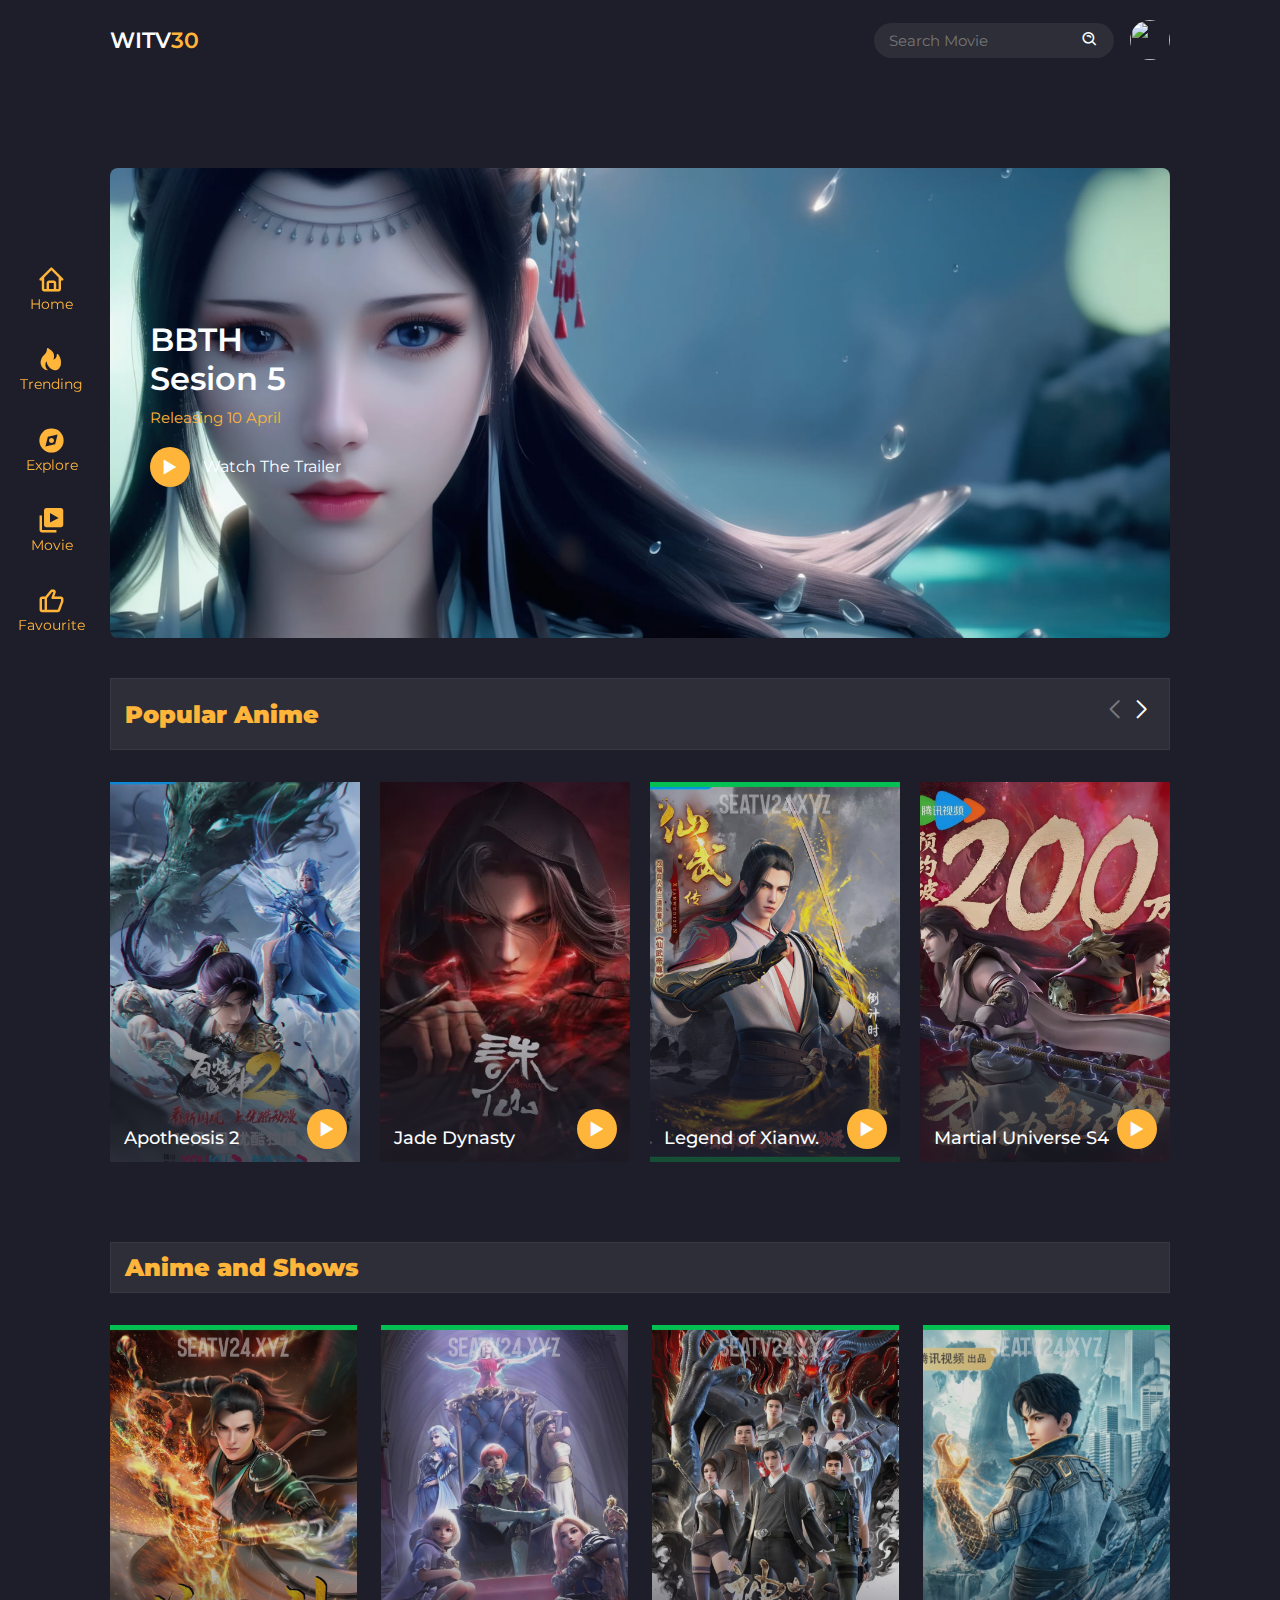
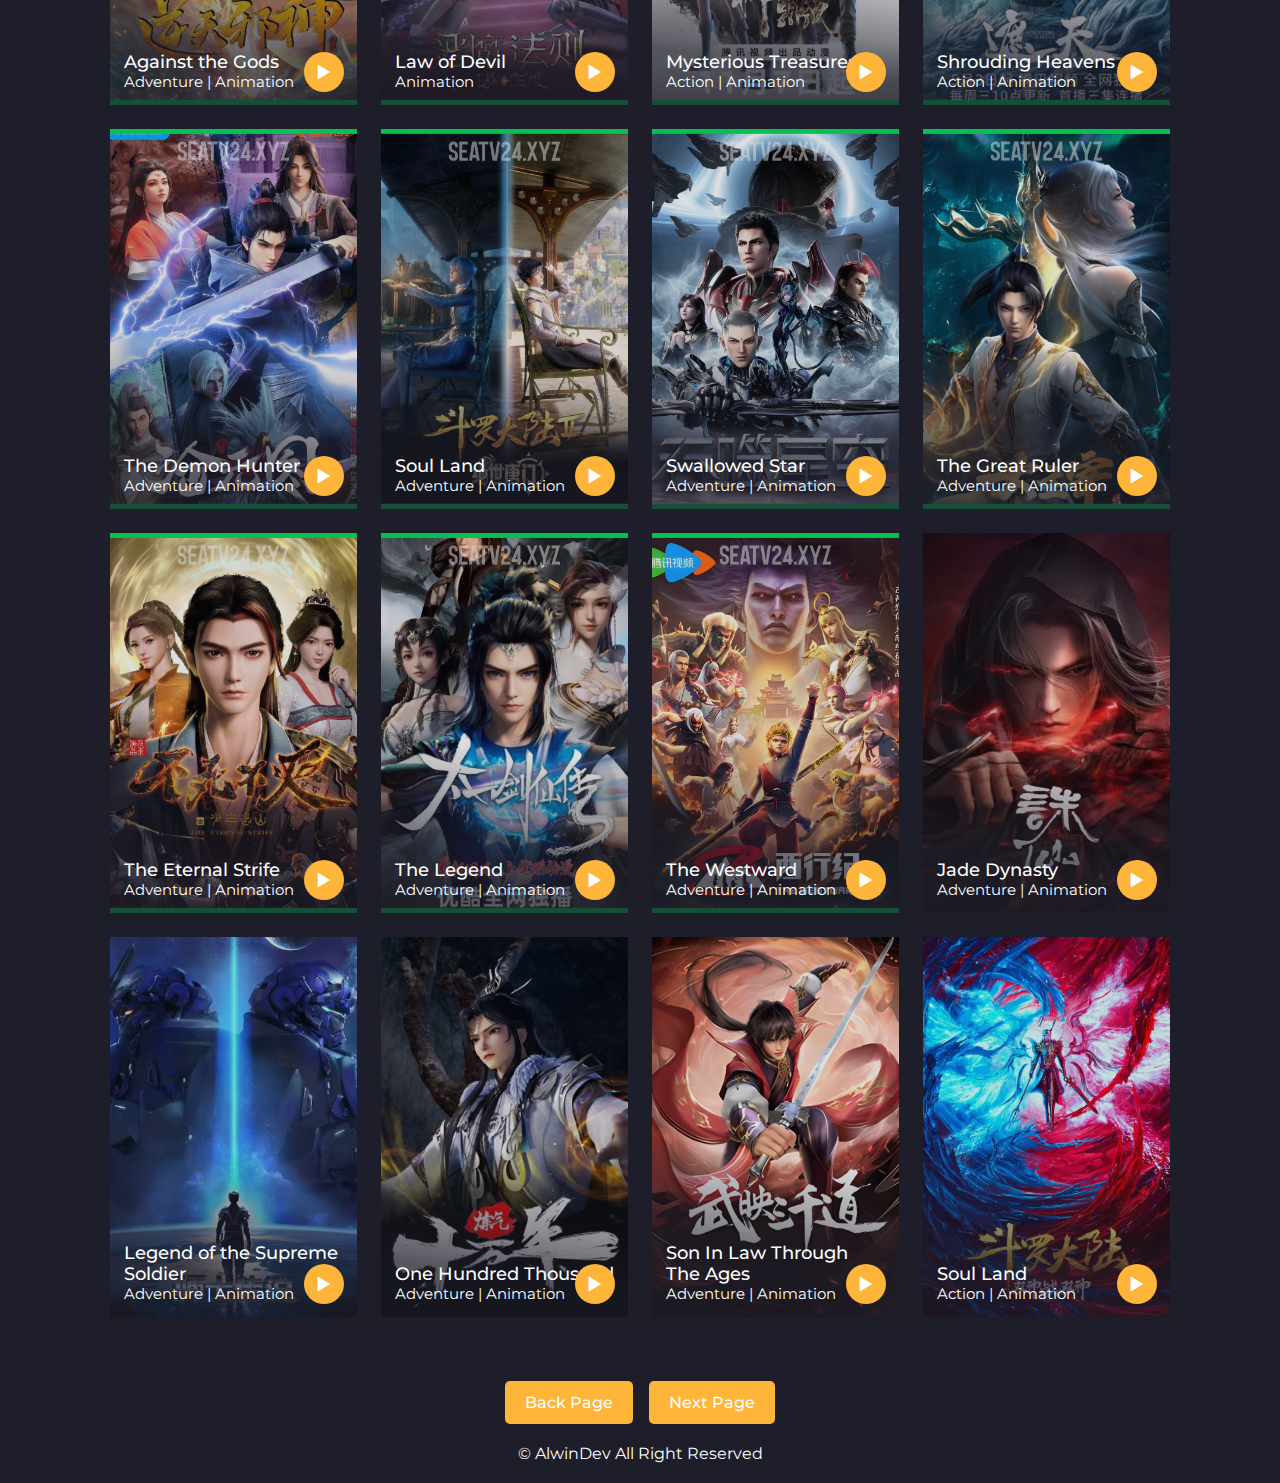
==== pages/pages-2.html @ a7ec6354 "donghua cina" ====
<!DOCTYPE html>
<html lang="en">
<head>
    <meta charset="UTF-8">
    <meta name="viewport" content="width=device-width, initial-scale=1.0">
    <title>Movie</title>
    <!-- link css -->
    <link rel="stylesheet" href="../css/style.css">
    <!-- link untuk swiper css -->
    <link rel="stylesheet" href="../css/swiper-bundle.min.css">



    <!-- link FA icons -->
    <link rel="shortcut icon" href="../img/fav-icon.png" type="image/x-icon">
    <!-- link boxicons -->
    <link href='https://unpkg.com/boxicons@2.1.4/css/boxicons.min.css' rel='stylesheet'>
</head>
<body>
    <!-- header -->
    <header>
        <!-- navbar -->
        <div class="nav container">
            <!-- logo -->
            <a href="../index.html" class="logo">
                WITV<span>30</span>
            </a>
            <!-- Search Box -->
            <div class="search-box">
                <input type="search" name="" id="search" placeholder="Search Movie" search-box2>
                <i class='bx bx-search-alt'></i>
            </div>
            <!-- User  -->
            <a href="#" class="user">
                <img src="../img/user-1.jpg" alt="" class="user-img">
            </a>

            <!-- todo NavBar -->
            <div class="navBar">
                <a href="../index.html" class="nav-link nav-active" >
                    <i class='bx bx-home'></i>
                    <span class="nav-link-title">Home</span>
                </a>
                <a href="../index.html#popular" class="nav-link">
                    <i class='bx bxs-hot'></i>
                    <span class="nav-link-title">Trending</span>
                </a>
                <a href="../index.html#movies" class="nav-link">
                    <i class='bx bxs-compass' ></i>
                    <span class="nav-link-title">Explore</span>
                </a>
                <a href="../movie/movie.html" class="nav-link">
                    <i class='bx bxs-videos'></i>
                    <span class="nav-link-title">Movie</span>
                </a>
                <a href="../favourite/like.html" class="nav-link">
                    <i class='bx bx-like' ></i>
                    <span class="nav-link-title">Favourite</span>
                </a>
            </div>
        </div>
    </header>

    <!-- Home  -->
    <section class="home container" id="home">
        <img src="../images/img/bg/yuyun.jpeg" alt="" class="home-img">
        <div class="home-text">
            <h1 class="home-title">BBTH<br>Sesion 5</h1>
            <p>Releasing 10 April</p>
            <a href="../favourite/pages/xiaoyan.html" class="watch-btn">
                <i class='bx bx-play' ></i>
                <span>Watch The Trailer</span>
            </a>
        </div>
    </section>

    <!--todo Popular Section Start-->
        <section class="popular container" id="popular">

            <div class="heading">
                <h2 class="heading-title">Popular Anime</h2>
                <!-- Swipper -->
                <div class="swiper-btn">
                  <div class="swiper-button-prev"></div>
                  <div class="swiper-button-next"></div>
                  <!-- <div class="swiper-pagination"></div> -->
                </div>
            </div>


            <div class="popular-content swiper">
                <div class="swiper-wrapper">
                    <!-- untuk MOVIES BOX 1 -->
                    <div class="swiper-slide">
                        <div class="movie-box" data-name="spider">
                            <img src="../images/img/Popular/Apotheosis-S2.webp" alt="" class="movie-box-img">
                            <div class="box-text">
                                <h2 class="movie-title">Apotheosis 2</h2>
                                <span class="movie-type"></span>
                                <a href="favourite/pages/apoteosis.html" class="watch-btn play-btn">
                                    <i class='bx bx-play'></i>
                                    
                                </a>
                            </div>
                        </div>
                    </div>
                    <div class="swiper-slide">
                        <div class="movie-box" data-name="spider">
                            <img src="../images/img/Popular/Jade Dynasty.webp" alt="" class="movie-box-img">
                            <div class="box-text">
                                <h2 class="movie-title">Jade Dynasty</h2>
                                <span class="movie-type"></span>
                                <a href="#" class="watch-btn play-btn">
                                    <i class='bx bx-play'></i>
                                    
                                </a>
                            </div>
                        </div>
                    </div>
                    <div class="swiper-slide">
                        <div class="movie-box">
                            <img src="../images/img/Popular/Legend of Xianw.webp" alt="" class="movie-box-img">
                            <div class="box-text">
                                <h2 class="movie-title">Legend of Xianw.</h2>
                                <span class="movie-type"></span>
                                <a href="#" class="watch-btn play-btn">
                                    <i class='bx bx-play'></i>
                                    
                                </a>
                            </div>
                        </div>
                    </div>
                    <div class="swiper-slide">
                        <div class="movie-box">
                            <img src="../images/img/Popular/Martial Universe S4.webp" alt="" class="movie-box-img">
                            <div class="box-text">
                                <h2 class="movie-title">Martial Universe S4</h2>
                                <span class="movie-type"></span>
                                <a href="#" class="watch-btn play-btn">
                                    <i class='bx bx-play'></i>
                                    
                                </a>
                            </div>
                        </div>
                    </div>
                    <div class="swiper-slide">
                        <div class="movie-box" >
                            <img src="../images/img/Popular/martial-god-asura.webp" alt="" class="movie-box-img">
                            <div class="box-text">
                                <h2 class="movie-title">Martial God Asura</h2>
                                <span class="movie-type"></span>
                                <a href="#" class="watch-btn play-btn">
                                    <i class='bx bx-play'></i>
                                    
                                </a>
                            </div>
                        </div>
                    </div>
                    <div class="swiper-slide">
                        <div class="movie-box" >
                            <img src="../images/img/Popular/Mortals-Journey-to-Immortality-2.webp" alt="" class="movie-box-img">
                            <div class="box-text">
                                <h2 class="movie-title">Mortals Journey to Immortality 2</h2>
                                <span class="movie-type"></span>
                                <a href="#" class="watch-btn play-btn">
                                    <i class='bx bx-play'></i>
                                    
                                </a>
                            </div>
                        </div>
                    </div>
                    <div class="swiper-slide">
                        <div class="movie-box" >
                            <img src="../images/img/Popular/Perfect World.webp" alt="" class="movie-box-img">
                            <div class="box-text">
                                <h2 class="movie-title">Perfect World</h2>
                                <span class="movie-type"></span>
                                <a href="#" class="watch-btn play-btn">
                                    <i class='bx bx-play'></i>
                                    
                                </a>
                            </div>
                        </div>
                    </div>
                    <div class="swiper-slide">
                        <div class="movie-box">
                            <img src="../images/img/Popular/Renegade Immortal.webp" alt="" class="movie-box-img">
                            <div class="box-text">
                                <h2 class="movie-title">Renegade Immortal</h2>
                                <span class="movie-type"></span>
                                <a href="#" class="watch-btn play-btn">
                                    <i class='bx bx-play'></i>
                                    
                                </a>
                            </div>
                        </div>
                    </div>
                    <div class="swiper-slide">
                        <div class="movie-box">
                            <img src="../images/img/Popular/xioyan.webp" alt="" class="movie-box-img">
                            <div class="box-text">
                                <h2 class="movie-title">BBTH S5</h2>
                                <span class="movie-type"></span>
                                <a href="favourite/pages/xiaoyan.html" class="watch-btn play-btn">
                                    <i class='bx bx-play'></i>
                                    
                                </a>
                            </div>
                        </div>
                    </div>
    

                  </div>
            </div>
            </div>
        </section>
    <!--todo Popupar Section Start -->

    <!--todo Movies Section Start -->
        <section class="movies container" id="movies">
            <div class="heading">
                <h2 class="heading-title">Anime and Shows</h2>
            </div>
            <!-- Movie Content -->
            <div class="movies-content">
                <!-- Movie Box 1 -->
                <div class="movie-box" data-name="jumanji">
                    <img src="../images/img/doghua/Against-the-Gods.webp" alt="" class="movie-box-img">
                    <div class="box-text">
                        <h2 class="movie-title">Against the Gods</h2>
                        <span class="movie-type">Adventure | Animation</span>
                        <a href="play-page.html" class="watch-btn play-btn">
                            <i class='bx bx-play' ></i>
                        </a>
                    </div>
                </div>
                <!-- Movie Box 2 -->
                <div class="movie-box">
                    <img src="../images/img/doghua/Law of Devil.webp" alt="" class="movie-box-img">
                    <div class="box-text">
                        <h2 class="movie-title">Law of Devil</h2>
                        <span class="movie-type">Animation</span>
                        <a href="" class="watch-btn play-btn">
                            <i class='bx bx-play'></i>
                        </a>
                    </div>
                </div>
                <!-- Movie Box 3 -->
                <div class="movie-box">
                    <img src="../images/img/doghua/Mysterious Treasures.webp" alt="" class="movie-box-img">
                    <div class="box-text">
                        <h2 class="movie-title">Mysterious Treasures</h2>
                        <span class="movie-type">Action | Animation</span>
                        <a href="#" class="watch-btn play-btn">
                            <i class='bx bx-play' ></i>
                        </a>
                    </div>
                </div>
                <!-- Movie Box 4 -->
                <div class="movie-box">
                    <img src="../images/img/doghua/Shrouding-Heavens.webp" alt="" class="movie-box-img">
                    <div class="box-text">
                        <h2 class="movie-title">Shrouding Heavens</h2>
                        <span class="movie-type">Action | Animation</span>
                        <a href="#" class="watch-btn play-btn">
                            <i class='bx bx-play' ></i>
                        </a>
                    </div>
                </div>
                <!-- Movie Box 5 -->
                <div class="movie-box">
                    <img src="../images/img/doghua/The-demon-hunter.webp" alt="" class="movie-box-img">
                    <div class="box-text">
                        <h2 class="movie-title">The Demon Hunter</h2>
                        <span class="movie-type">Adventure | Animation</span>
                        <a href="#" class="watch-btn play-btn">
                            <i class='bx bx-play' ></i>
                        </a>
                    </div>
                </div>
                <!-- Movie Box 6 -->
                <div class="movie-box">
                    <img src="../images/img/doghua/Soul-Land.webp" alt="" class="movie-box-img">
                    <div class="box-text">
                        <h2 class="movie-title">Soul Land</h2>
                        <span class="movie-type">Adventure | Animation</span>
                        <a href="#" class="watch-btn play-btn">
                            <i class='bx bx-play' ></i>
                        </a>
                    </div>
                </div>
                <!-- Movie Box 7 -->
                <div class="movie-box">
                    <img src="../images/img/doghua/Swallowed Star.webp" alt="" class="movie-box-img">
                    <div class="box-text">
                        <h2 class="movie-title">Swallowed Star</h2>
                        <span class="movie-type">Adventure | Animation</span>
                        <a href="#" class="watch-btn play-btn">
                            <i class='bx bx-play' ></i>
                        </a>
                    </div>
                </div>

                <!-- Movie Box 8 -->
                <div class="movie-box">
                    <img src="../images/img/doghua/The Great Ruler S1.webp" alt="" class="movie-box-img">
                    <div class="box-text">
                        <h2 class="movie-title">The Great Ruler</h2>
                        <span class="movie-type">Adventure | Animation</span>
                        <a href="../favourite/pages/greatruller.html" class="watch-btn play-btn">
                            <i class='bx bx-play' ></i>
                        </a>
                    </div>
                </div>

                <!-- Movie Box 9 -->
                <div class="movie-box">
                    <img src="../images/img/doghua/The-Eternal-Strife.webp" alt="" class="movie-box-img">
                    <div class="box-text">
                        <h2 class="movie-title">The Eternal Strife</h2>
                        <span class="movie-type">Adventure | Animation</span>
                        <a href="#" class="watch-btn play-btn">
                            <i class='bx bx-play' ></i>
                        </a>
                    </div>
                </div>
                <!-- Movie Box 10 -->
                <div class="movie-box">
                    <img src="../images/img/doghua/The-Legend.webp" alt="" class="movie-box-img">
                    <div class="box-text">
                        <h2 class="movie-title">The Legend</h2>
                        <span class="movie-type">Adventure | Animation</span>
                        <a href="#" class="watch-btn play-btn">
                            <i class='bx bx-play'></i>
                        </a>
                    </div>
                </div>
                <!-- Movie Box 11 -->
                <div class="movie-box">
                    <img src="../images/img/doghua/The-Westward.webp" alt="" class="movie-box-img">
                    <div class="box-text">
                        <h2 class="movie-title">The Westward</h2>
                        <span class="movie-type">Adventure | Animation</span>
                        <a href="#" class="watch-btn play-btn">
                            <i class='bx bx-play' ></i>
                        </a>
                    </div>
                </div>
                <!-- Movie Box 12 -->
                <div class="movie-box">
                    <img src="../images/img/Popular/Jade Dynasty.webp" alt="" class="movie-box-img">
                    <div class="box-text">
                        <h2 class="movie-title">Jade Dynasty</h2>
                        <span class="movie-type">Adventure | Animation</span>
                        <a href="#" class="watch-btn play-btn">
                            <i class='bx bx-play' ></i>
                        </a>
                    </div>
                </div>

                <div class="movie-box">
                    <img src="../images/img/doghua/page-1/Legend of the Supreme Soldier.webp" alt="" class="movie-box-img">
                    <div class="box-text">
                        <h2 class="movie-title">Legend of the Supreme Soldier</h2>
                        <span class="movie-type">Adventure | Animation</span>
                        <a href="#" class="watch-btn play-btn">
                            <i class='bx bx-play' ></i>
                        </a>
                    </div>
                </div>
                <div class="movie-box">
                    <img src="../images/img/doghua/page-1/One-Hundred-Thousand-Years-of-Qi-Trainingpng.webp" alt="" class="movie-box-img">
                    <div class="box-text">
                        <h2 class="movie-title">One Hundred Thousand</h2>
                        <span class="movie-type">Adventure | Animation</span>
                        <a href="#" class="watch-btn play-btn">
                            <i class='bx bx-play' ></i>
                        </a>
                    </div>
                </div>
                <div class="movie-box">
                    <img src="../images/img/doghua/page-1/Son-In-Law-Through-The-Ages.webp" alt="" class="movie-box-img">
                    <div class="box-text">
                        <h2 class="movie-title">Son In Law Through The Ages</h2>
                        <span class="movie-type">Adventure | Animation</span>
                        <a href="#" class="watch-btn play-btn">
                            <i class='bx bx-play' ></i>
                        </a>
                    </div>
                </div>
                <div class="movie-box">
                    <img src="../images/img/doghua/page-1/Soul Land (Two Gods Fight Two Gods).webp" alt="" class="movie-box-img">
                    <div class="box-text">
                        <h2 class="movie-title">Soul Land</h2>
                        <span class="movie-type">Action | Animation</span>
                        <a href="#" class="watch-btn play-btn">
                            <i class='bx bx-play' ></i>
                        </a>
                    </div>
                </div>

            </div>
        </section>
    <!--todo Movies Section Start -->

    <!-- Next Page -->
    <div class="next-page">
        <a href="../pages/pages-1.html" class="back-btn">Back Page</a>
        <a href="../pages/pages-3.html" class="next-btn">Next Page</a>
    </div>

    <!-- copyright -->
    <div class="copyright">
        <p>&#169; AlwinDev All Right Reserved</p>
    </div>
    
    <!-- link SWIPER JS -->
    <script src="../js/swiper-bundle.min.js"></script>
    <!-- todo link to js -->
    <script src="../js/movie.js"></script>
</body>
</html>
---- css/style.css ----
/* todo Fonts */
@import url('https://fonts.googleapis.com/css2?family=Libre+Baskerville:wght@400;700&family=Montserrat:wght@100;200;300;400;500;600;700&display=swap');
*{
    font-family: 'Montserrat', sans-serif;
    margin: 0;
    padding: 0;
    scroll-behavior: smooth;
    box-sizing: border-box;
    scroll-padding-top: 2rem;
}

/* custom scroll bar */
html::-webkit-scrollbar{
    width: 0.5rem;
    background: transparent;
}
html::-webkit-scrollbar-thumb{
    background: var(--main-color);
}

/* waranac copy */
::selection{
    background: blue;
    color: var(--text-color);
}




/* todo Some Variabel */

:root{
    --main-color: #ffb43a ;
    --hover-color: hsl(37, 94%, 57%);
    --body-color:  #1e1e2a;
    --container-color: #2d2e37;
    --text-color: #fcfeff;
}

a{
    text-decoration: none;
}
li{
    list-style: none;
}
img{
    width: 100%;
}
.bx{
    cursor: pointer;
}
body{
    background-color: var(--body-color);
    color: var(--text-color);
}
.container{
    max-width: 1060px;
    margin: auto;
    width: 100%;
}
.header{
    position: fixed;
    top: 0;
    left: 0;
    width: 100%;
    background: var(--body-color);
    z-index: 100;
}
/* nav */
.nav{
    display: flex;
    align-items: center;
    justify-content: center;
    padding: 20px 0;
}
/* logo */
.logo{
    font-size: 1.4rem;
    color: var(--text-color);
    font-weight: 600;
    text-transform: uppercase;
    margin: 0 auto 0 0;
}
.logo span{
    color: var(--main-color);
}
.search-box {
    max-width: 240px;
    width: 100%;
    display: flex;
    align-items: center;
    column-gap: 0.7rem;
    padding: 8px 15px;
    background: var(--container-color);
    border-radius: 4rem;
    margin-right: 1rem;
    -webkit-border-radius: 4rem;
    -moz-border-radius: 4rem;
    -ms-border-radius: 4rem;
    -o-border-radius: 4rem;
}

.search-box .bx{
    font-size: 1.1rem;
}
.search-box .bx:hover{
    color: var(--main-color);
}

.search-box .search_bx2{
    position: absolute;
    top: 60px;
    width: 210px;
    height: 300px;
    /* border:  1px solid #fff; */
    background: rgb(184, 184, 184, .3);
    border-radius: 10px;
    -webkit-border-radius: 10px;
    -moz-border-radius: 10px;
    -ms-border-radius: 10px;
    -o-border-radius: 10px;
}
.search-box .search_bx2 a{
   text-decoration: none;
   color: #fff;
   width: 100%;
   height: 50px;
   /* border: 1px solid #fff; */
   display: flex;
   align-items: center;
   transition: .3s linear;
   -webkit-transition: .3s linear;
   -moz-transition: .3s linear;
   -ms-transition: .3s linear;
   -o-transition: .3s linear;
}
.search-box  .search_bx2 a:hover{
   background: rgb(184, 184, 184, .6);
}

.search-box .search_bx2 a img{
   width: 30px;
   height: 45px;
   border-radius: 5px;
   -webkit-border-radius: 5px;
   -moz-border-radius: 5px;
   -ms-border-radius: 5px;
   -o-border-radius: 5px;
   margin: 0 5px;
}
.search-box .search_bx2 a .content2{
 color: #fff;
}
.search-box .search_bx2 a .content2 h6{
 font-size: 13px;
}
.search-box .search_bx2 a .content2 p{
    color: rgb(255, 255, 255, .7);
    font-size: 11px;
    font-weight: 500;
}



#search{
    width: 100%;
    border: none;
    outline: none;
    color: var(--text-color);
    background: transparent;
    font-size: 0.938rem;
}

/* User */
.user{
    display: flex;
}
.user-img{
    width: 40px;
    height: 40px;
    border-radius: 50%;
    -webkit-border-radius: 50%;
    -moz-border-radius: 50%;
    -ms-border-radius: 50%;
    -o-border-radius: 50%;
    object-position: center;
}

/* todo Navbar */
.navBar{
    position: fixed;
    top: 50%;
    transform: translateY(-50%);
    -webkit-transform: translateY(-50%);
    -moz-transform: translateY(-50%);
    -ms-transform: translateY(-50%);
    -o-transform: translateY(-50%);
    left: 18px;
    display: flex;
    flex-direction: column;
    row-gap: 2.1rem;
}
.nav-link{
    display: flex;
    flex-direction: column;
    align-items: center;
    color: var(--main-color);
}
.nav-link:hover {
    transition: 0.3s all linear;
    -webkit-transition: 0.3s all linear;
    -moz-transition: 0.3s all linear;
    -ms-transition: 0.3s all linear;
    -o-transition: 0.3s all linear;
    transform: scale(1.1);
    -webkit-transform: scale(1.1);
    -moz-transform: scale(1.1);
    -ms-transform: scale(1.1);
    -o-transform: scale(1.1);
    color: var(--text-color);
}

.nav-link .bx{
    font-size: 1.8rem;
}

.nav-link .nav-link-title{
    font-size: 0.9rem;
    
} 


/* home */
section{
    padding: 3rem 0 2rem;
}

.home{
    position: relative;
    min-height: 470px;
    display: flex;
    align-items: center;
    margin-top: 5rem !important;
    border-radius: 0.5rem;
    -webkit-border-radius: 0.5rem;
    -moz-border-radius: 0.5rem;
    -ms-border-radius: 0.5rem;
    -o-border-radius: 0.5rem;
}

.home .home-img{
    position: absolute;
    width: 100%;
    height: 100%;
    z-index: -1;
    object-fit: cover;
    border-radius: 0.5rem;
    -webkit-border-radius: 0.5rem;
    -moz-border-radius: 0.5rem;
    -ms-border-radius: 0.5rem;
    -o-border-radius: 0.5rem;
}
.home-text{
    padding-left: 40px;
}

.home-title{
    font-size: 2rem;
    font-weight: 600;
}

.home-text p{
    font-size: 0.938rem;
    margin: 10px 0 20px;
    color: var(--main-color);
}
.watch-btn{
    display: flex;
    align-items: center;
    column-gap: 0.8rem;
    color: var(--text-color);
}
.watch-btn .bx{
    font-size: 30px;
    background: var(--main-color);
    width: 40px;
    height: 40px;
    border-radius: 50%;
    -webkit-border-radius: 50%;
    -moz-border-radius: 50%;
    -ms-border-radius: 50%;
    -o-border-radius: 50%;
    display: flex;
    justify-content: center;
    align-items: center;
}

.watch-btn .bx:hover{
    background: var(--hover-color);
}
.watch-btn span{
    font-size: 1rem;
    font-weight: 400;
}

/* tODO Popular Container */
.heading{
    display: flex;
    align-items: center;
    justify-content: space-between;
    background: var(--container-color);
    padding: 8px 14px;
    border: 1px solid hsl(200 100% 99% / 5%);
    margin-bottom: 2rem;
}

.heading-title{
    font-size: 1.5rem;
    font-weight: 1000;
    color: var(--main-color);
}

.movie-box{
    position: relative;
    width: 100%;
    height: 380px;
    overflow: hidden;
}
.movie-box-img{
    width: 100%;
    height: 100%;
    object-fit: cover;
}
.movie-box .box-text{
    position: absolute;
    bottom: 0;
    left: 0;
    width: 100%;
    height: 100%;
    display: flex;
    flex-direction: column;
    justify-content: flex-end;
    padding: 14px;
    background: linear-gradient(8deg, 
    hsl(240 17% 14% /74%) 14%,
    hsl(240 17% 14% /14%) 44% );
    overflow: hidden;
}
 .movie-title{
    font-size: 1.1rem;
    font-weight: 500;
}

.movie-type{
    font-size: 0.938rem;   
}
.play-btn{
    position: absolute;
    bottom: 0.8rem;
    right: 0.8rem;
}

/* Swiper Btns */
.swiper-btn{
    display: flex;
}

.swiper-button-prev,
.swiper-button-next{
    position: static !important;
    margin: 0 0 10px !important;
}
.swiper-button-prev::after,
.swiper-button-next::after{
   color: var(--text-color);
   font-size: 18px !important;
   font-weight: 700;
}

.movies .heading{
    padding: 10px 14px;
}
.movies-content{
    display: grid;
    grid-template-columns: repeat(auto-fit, minmax(247px, 1fr));
    gap: 1.5rem;
}
.movies-content .movie-box:hover .movie-box-img{
    transform: scale(1.1);
    -webkit-transform: scale(1.1);
    -moz-transform: scale(1.1);
    -ms-transform: scale(1.1);
    -o-transform: scale(1.1);
    transition: 0.5s;
    -webkit-transition: 0.5s;
    -moz-transition: 0.5s;
    -ms-transition: 0.5s;
    -o-transition: 0.5s;
}

/* Next Page */
.next-page{
    display: flex;
    align-items: center;
    justify-content: center;
    margin-top: 2rem;
}


.next-page .next-btn{
    background-color: var(--main-color);
    padding: 12px 20px;
    color: var(--text-color);
    font-weight: 500;
    border-radius: 5px;
    -webkit-border-radius: 5px;
    -moz-border-radius: 5px;
    -ms-border-radius: 5px;
    -o-border-radius: 5px;
}
.next-page .back-btn{
    background-color: var(--main-color);
    padding: 12px 20px;
    color: var(--text-color);
    font-weight: 500;
    border-radius: 5px;
    -webkit-border-radius: 5px;
    -moz-border-radius: 5px;
    -ms-border-radius: 5px;
    -o-border-radius: 5px;
    margin-right: 1rem;
}
.next-btn:hover{
    background-color: var(--hover-color);
    transition: 0.3s all linear;
    -webkit-transition: 0.3s all linear;
    -moz-transition: 0.3s all linear;
    -ms-transition: 0.3s all linear;
    -o-transition: 0.3s all linear;
}


/* copyright */
.copyright{
    text-align: center;
    padding: 20px;
}


.play-container{
    position: relative;
    min-height: 540px;
    margin-top: 5rem !important;
}
.play-img{
    position: absolute;
    width: 100%;
    height: 100%;
    object-fit: cover;
    object-position: center;
    z-index: -1;
}
.play-text{
    position: absolute;
    bottom: 0;
    left: 0;
    width: 100%;
    height: 100%;
    display: flex;
    flex-direction: column;
    justify-content: flex-end;
    padding: 40px;
    background: linear-gradient(8deg, 
    hsl(240 17% 14% /74%) 14%,
    hsl(240 17% 14% /14%) 44% );
}
.play-text{
    font-size: 1.5rem;
    font-weight: 600;
}
.rating{
    display: flex;
    align-items: center;
    column-gap: 2px;
    font-size: 1.1rem;
    color: var(--main-color);
    margin-top: 4px;
}
.tags{
    display: flex;
    align-items: center;
    column-gap: 8px;
    margin: 1rem 0;
}
.tags span{
    background: var(--container-color);
    padding: 0 4px;
}

.play-movie{
    position: absolute;
    bottom: 18rem;
    right: 10rem;
    display: flex !important;
    align-items: center;
    justify-content: center;
    width: 45px;
    height: 45px;
    border-radius: 50%;
    -webkit-border-radius: 50%;
    -moz-border-radius: 50%;
    -ms-border-radius: 50%;
    -o-border-radius: 50%;
    background-color: var(--main-color);
    font-size: 24px;
    animation: animate 2s linear infinite;
    -webkit-animation: animate 2s linear infinite;
}
@keyframes animate{
    0%{
        box-shadow: 0 0 0 0 rgba(255, 180, 58, 0.7);
    }
    40%{
        box-shadow: 0 0 0 50px rgba(255, 193, 7 , 0);
    }
    80%{
        box-shadow: 0 0 0 50px rgba(255, 193, 7, 0);
    }
    100%{
        box-shadow: 0 0 0 rgba(255, 193, 7,0);
    }
}

/* video*/

.video-container{
    position: fixed;
    top: 0;
    left: 0;
    /* display: flex; */
    display: none;
    align-items: center;
    justify-content: center;
    width: 100%;
    height: 100vh;
    background: hsl(234 10% 20% / 60%);
    z-index: 400;
}
.video-container.show-video{
    display: flex;
}
.video-box{
    position: relative;
    width: 60%;
}

.video-box #myvideo{
    width: 100%;
    aspect-ratio: 16/9;
}
.close-video{
    position: absolute;
    top: -3rem;
    right: 0;
    font-size: 40px;
    color: var(--main-color);
}
.close-video:hover{
    color: red;
}

/* About Movie */
.about-movie{
    margin-top: 2rem !important;
    justify-content: center;
    align-items: center;
    text-align: center;
}
.about-movie h2{
    font-size: 2rem;
    font-weight: 600;
    color: var(--main-color);
}
.about-movie p{
    max-width: 100%;
    font-size: 0.938rem;
    margin-top: 1rem;
}


.cast-heading{
    font-size: 1.2rem;
    font-weight: 600;
    margin-bottom: 1rem;
    color: var(--main-color);
    margin-top: 1rem;
}
.cast{
    display: grid;
    grid-template-columns: repeat(auto-fit, minmax(150px, 150px));
    gap: 1rem;
    justify-content: center;
}

.cast-img{
    width: 150px;
    height: 180px;
    object-fit: cover;
    object-position: center;
    border-radius: 5px;
    -webkit-border-radius: 5px;
    -moz-border-radius: 5px;
    -ms-border-radius: 5px;
    -o-border-radius: 5px;
}


/* Downloah Movie */
.download{
    max-width: 800px;
    width: 1005;
    margin: auto;
    display: grid;
    justify-content: center;
    margin-top: 2rem;
}

.download-title{
    text-align: center;
    font-size: 1.4rem;
    font-weight: 500;
    margin: 1.6rem 0;
    color: var(--main-color);
}
.download-links{
    display: grid;
    grid-template-columns: repeat(3, 1fr);
    gap: 10px;
    margin-bottom: 2rem;
}

.download-links a{
    text-align: center;
    background: var(--main-color);
    padding: 12px 24px;
    color: var(--body-color);
    letter-spacing: 1px;
    font-weight: 500;
    cursor: pointer;
}

.download-links a:hover{
    background-color: var(--hover-color);
}


/* Untuk responsive */
@media(max-width: 1170px){
    .navBar{
        bottom: 0;
        left: 0;
        right: 0;
        top: auto;
        z-index: 55;
        transform: translateY(0);
        -webkit-transform: translateY(0);
        -moz-transform: translateY(0);
        -ms-transform: translateY(0);
        -o-transform: translateY(0);
        flex-direction: row;
        justify-content: space-evenly;
        row-gap: 1px;
        padding: 10px;
        border-top: 1px solid hsl(200 100% 99% / 5%);
        background: linear-gradient(
            8deg, 
            hsl(240 17% 14% / 100%) 5%,
            hsl(240 17% 14% /90%) 100%);
    }
    .navBar .nav-link .bx{
        font-size: 1.5rem;
    }
    .copyright{
        margin-bottom: 4rem;
    }
}

@media(max-width: 1060px){
    .container{
        margin: 0 auto;
        width: 95%;
    }
}

@media(max-width: 991px){
    .movie-box{
        height: 340px;
    }
    .movies-content{
        grid-template-columns: repeat(auto-fit, minmax(214px, 1fr));
    }
}

@media(max-width: 888px){
    .nav{
        padding: 14px 0;
    }
    .home{
        min-height: 440px;
        margin-top: 4rem !important;
    }
    .home-text{
        padding-left: 25px;
    }
    .home-title{
        font-size: 1.6rem;
    }
    .watch-btn span{
        font-weight: 0.9rem;
    }
    .movie-title{
        font-size: 1rem;
        padding-right: 30px;
    }
    .play-container{
        min-height: 440px;
        margin-top: 4rem !important;
    }
    .play-movie{
        bottom: 14rem;
        right: 4rem;
    }
    .cast{
        justify-content: center;
    }
}

/* For Medium Devices / Tablet Ets */
@media(max-width : 768px){
    .nav{
        padding: 11px;
    }
    .logo{
        font-size: 1.2rem;
    }
    section{
        padding: 2rem 0;
    }
    .home-img{
        object-position: left;
    }
    .movie-type{
        font-size: 0.875rem;
        margin-top: 2px;
    }
    .tags span,
    .about-movie p{
        font-size: 0.875rem;
    }
    p{
        font-size: 0.875rem;
    }
    .play-text h2,
    .about-movie h2{
        font-size: 1.3rem;
    }
    .play-movie {
        bottom: 10rem;
        right: 2rem;
    }
}
@media(max-width: 514px){
    .home{
        min-height: 300px;
    }
    .heading{
        padding: 2px 14px;
    }
    .heading-title{
        font-size: 1rem;
    }
    .play-text{
        padding: 20px;
    }
    .play-movie{
        bottom: 4rem;
    }
    .video-box{
        width: 94%;
    }
    .cast-heading{
        font-size: 1.1rem;
    }
    .cast-title{
        font-size: 0.9rem;
    }
}

@media(max-width: 408px){
    * {
        scroll-padding-top: 5rem ;
    }
    .nav {
        display: grid;
        grid-template-columns: 1fr;
        grid-template-rows: 1fr 1fr;
        row-gap: 5px;
    }
    .search-box{
        max-width: 100%;
        width: 100%;
        border-radius: 4px;
        -webkit-border-radius: 4px;
        -moz-border-radius: 4px;
        -ms-border-radius: 4px;
        -o-border-radius: 4px;
        order: 3;
        grid-column-start: 1;
        grid-column-end: 3;
    }
    .home, 
    .play-container{
           margin-top: 2rem !important;
    }
    .movie-box{
        height: 300px;
    }
    .movies-content{
        grid-template-columns: repeat(auto-fit, minmax(150px, 1fr));
        gap: 1rem;
    }
}

/* for small Devices */
@media(max-width: 370px){
    .home{
        min-height: 300px;
    }
    .movie-box{
        height: 285px;
    }
    .user-img,
    .watch-btn .bx{
        width: 35px;
        height: 35px;
    }
    .navBar{
        justify-content: space-around;
        padding: 8px 0;
    }
    .nav-link .bx{
        font-size: 1.4rem;
    }
    .download-links{
        grid-template-columns: 1fr;
    }
}
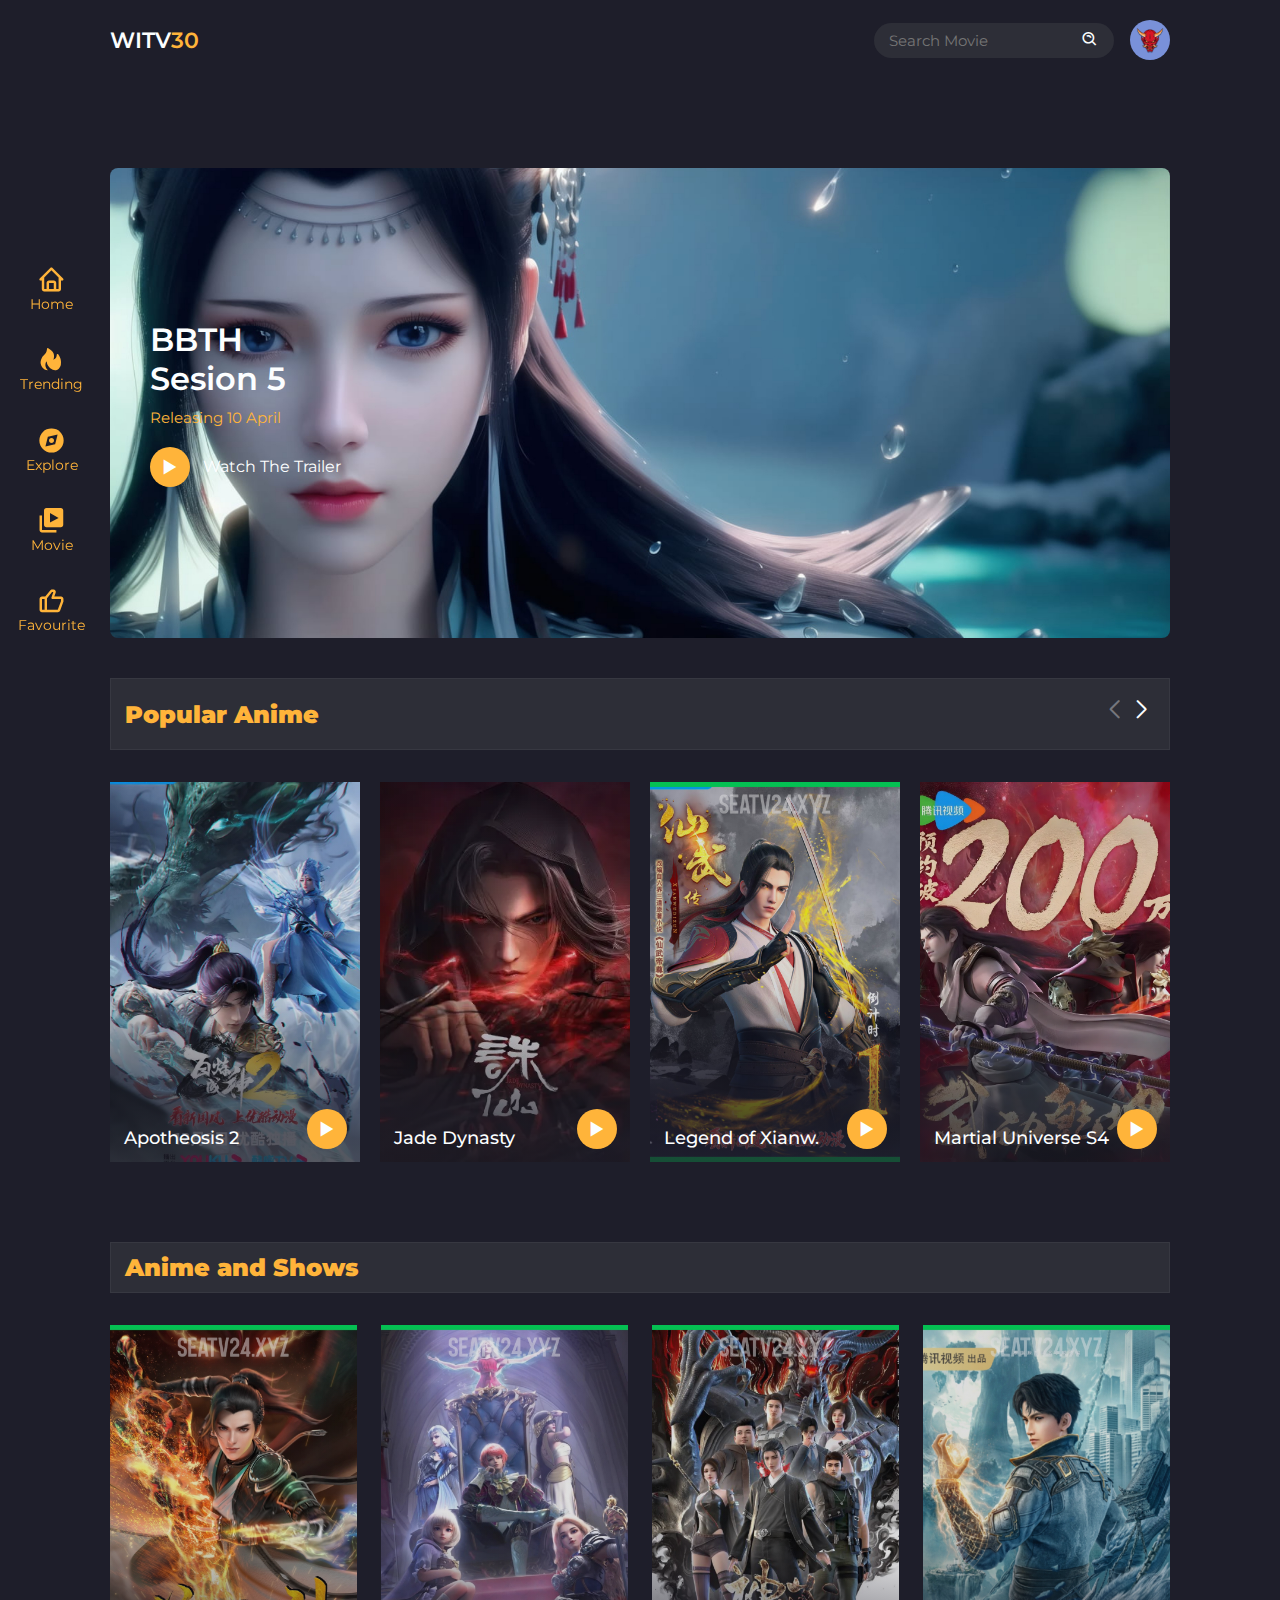
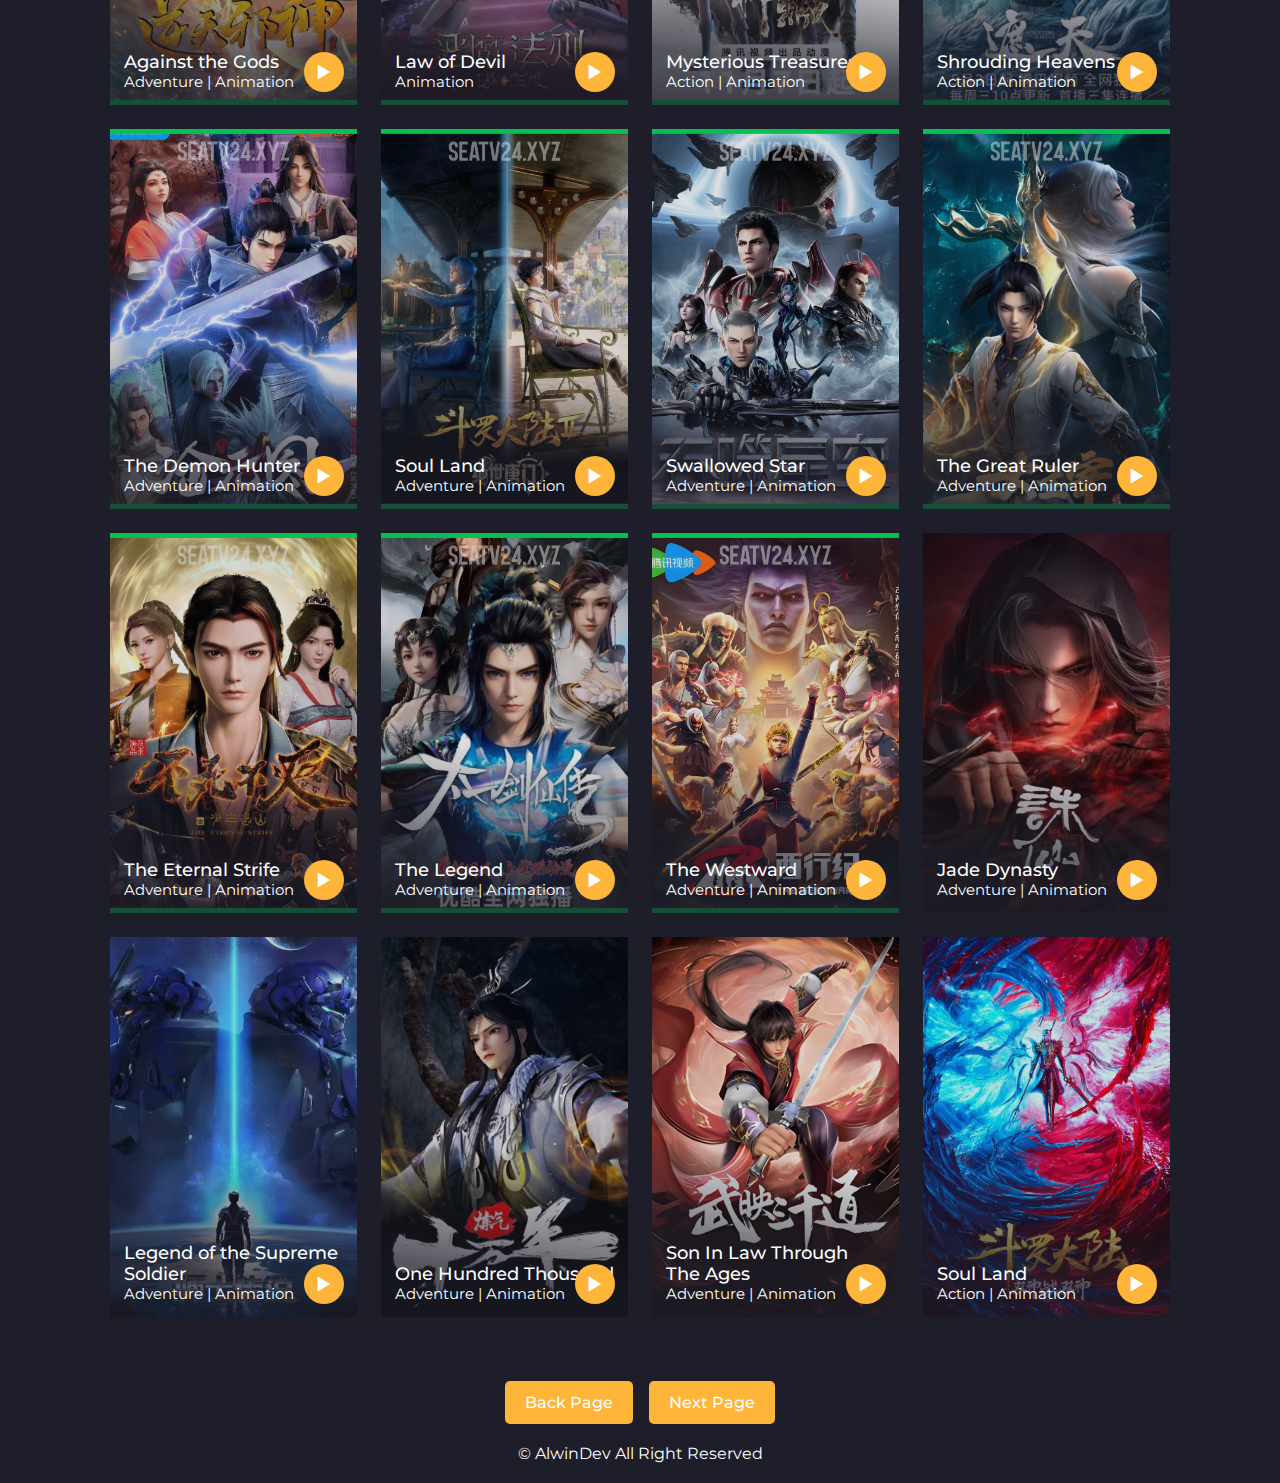
==== commit f4aed441: "edit logo" ====
--- a/pages/pages-2.html
+++ b/pages/pages-2.html
@@ -32,7 +32,7 @@
             </div>
             <!-- User  -->
             <a href="#" class="user">
-                <img src="../img/user-1.jpg" alt="" class="user-img">
+                <img src="../images/logo/vecteezy_oni-japanese-devil-mask-vector-illustration-eps-10_6296958.jpg" alt="" class="user-img">
             </a>
 
             <!-- todo NavBar -->
